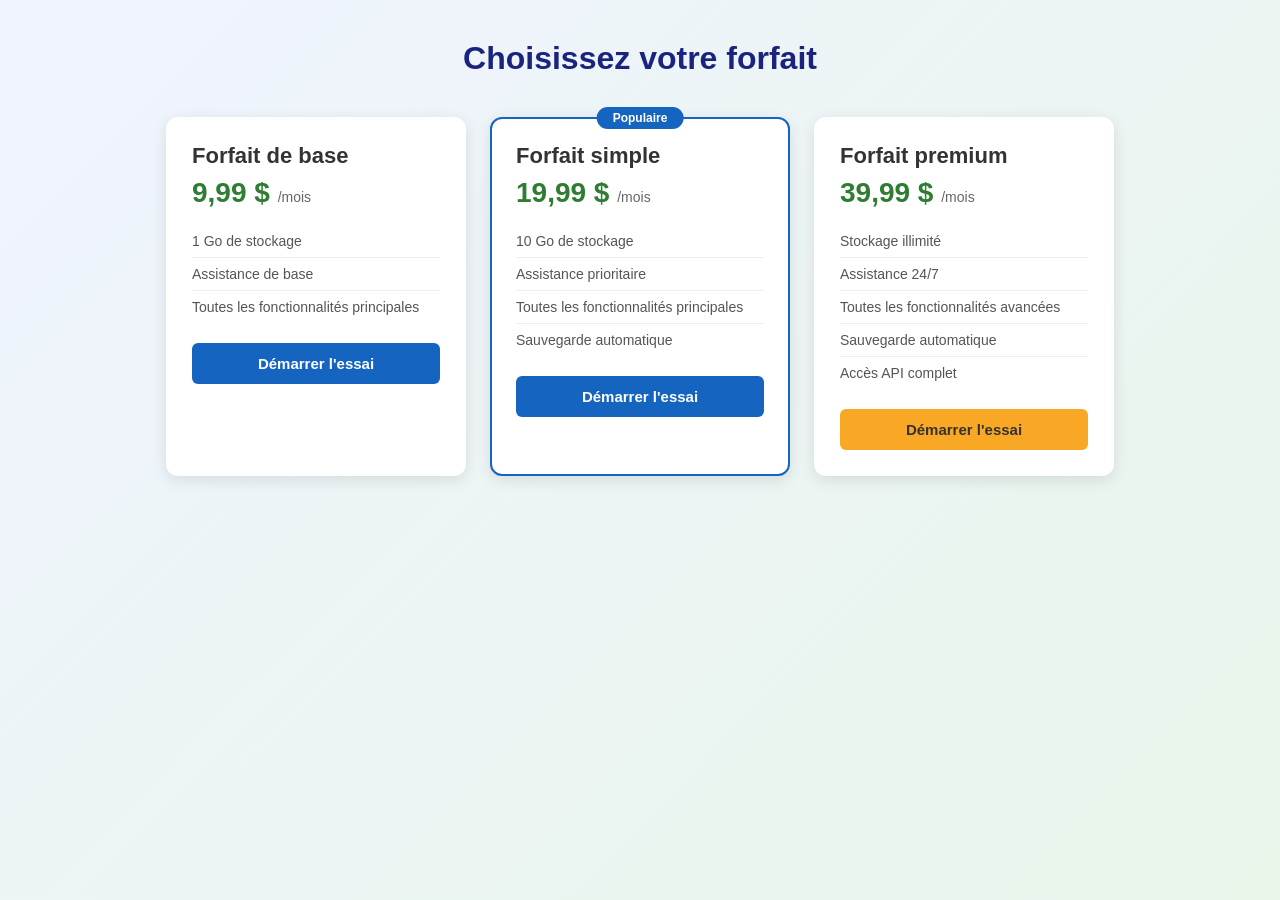
==== html/index.html @ 8b9e87cf "Code refactorisé" ====
<!DOCTYPE html>
<html lang="fr">
<head>
  <meta charset="UTF-8">
  <meta name="viewport" content="width=device-width, initial-scale=1.0">
  <title>Nos Forfaits</title>
  <link rel="stylesheet" href="../css/style.css">
</head>
<body>

  <h1 class="page-title">Choisissez votre forfait</h1>

  <div class="pricing-container">

    <div class="pricing">
      <h2 class="title">Forfait de base</h2>
      <p class="price">9,99 $ <span>/mois</span></p>
      <ul class="features">
        <li>1 Go de stockage</li>
        <li>Assistance de base</li>
        <li>Toutes les fonctionnalités principales</li>
      </ul>
      <button type="button" class="btn">Démarrer l'essai</button>
    </div>

    <div class="pricing featured">
      <h2 class="title">Forfait simple</h2>
      <p class="price">19,99 $ <span>/mois</span></p>
      <ul class="features">
        <li>10 Go de stockage</li>
        <li>Assistance prioritaire</li>
        <li>Toutes les fonctionnalités principales</li>
        <li>Sauvegarde automatique</li>
      </ul>
      <button type="button" class="btn">Démarrer l'essai</button>
    </div>

    <div class="pricing premium">
      <h2 class="title">Forfait premium</h2>
      <p class="price">39,99 $ <span>/mois</span></p>
      <ul class="features">
        <li>Stockage illimité</li>
        <li>Assistance 24/7</li>
        <li>Toutes les fonctionnalités avancées</li>
        <li>Sauvegarde automatique</li>
        <li>Accès API complet</li>
      </ul>
      <button type="button" class="btn">Démarrer l'essai</button>
    </div>

  </div>

  <script src="../js/script.js"></script>
</body>
</html>
---- css/style.css ----
* {
  box-sizing: border-box;
  margin: 0;
  padding: 0;
}

body {
  font-family: Arial, sans-serif;
  background: linear-gradient(135deg, #f0f4ff 0%, #e8f5e9 100%);
  min-height: 100vh;
  padding: 40px 20px;
}

.page-title {
  text-align: center;
  font-size: 32px;
  color: #1a237e;
  margin-bottom: 40px;
}

.pricing-container {
  display: flex;
  flex-wrap: wrap;
  justify-content: center;
  gap: 24px;
  max-width: 1100px;
  margin: 0 auto;
}

.pricing {
  width: 300px;
  background-color: #fff;
  box-shadow: 0 4px 15px rgba(0, 0, 0, 0.1);
  padding: 24px;
  text-align: left;
  border-radius: 12px;
  border: 2px solid transparent;
  transition: transform 0.3s ease, box-shadow 0.3s ease, border-color 0.3s ease;
  cursor: pointer;
}

.pricing:hover {
  transform: translateY(-10px);
  box-shadow: 0 12px 30px rgba(0, 0, 0, 0.18);
  border-color: #1565c0;
}

.pricing.featured {
  border-color: #1565c0;
  position: relative;
}

.pricing.featured::before {
  content: "Populaire";
  position: absolute;
  top: -12px;
  left: 50%;
  transform: translateX(-50%);
  background: #1565c0;
  color: #fff;
  font-size: 12px;
  font-weight: bold;
  padding: 4px 16px;
  border-radius: 20px;
}

.pricing.featured:hover {
  border-color: #0d47a1;
  box-shadow: 0 12px 35px rgba(21, 101, 192, 0.35);
}

.pricing.premium:hover {
  border-color: #f9a825;
  box-shadow: 0 12px 35px rgba(249, 168, 37, 0.35);
}

.title {
  font-size: 22px;
  font-weight: bold;
  color: #333;
  margin-bottom: 8px;
}

.price {
  font-size: 28px;
  font-weight: bold;
  color: #2e7d32;
  margin-bottom: 16px;
}

.price span {
  font-size: 14px;
  font-weight: normal;
  color: #666;
}

.features {
  list-style: none;
  padding-left: 0;
  margin-bottom: 20px;
}

.features li {
  padding: 8px 0;
  border-bottom: 1px solid #eee;
  color: #555;
  font-size: 14px;
}

.features li:last-child {
  border-bottom: none;
}

.btn {
  background: #1565c0;
  color: white;
  padding: 12px 24px;
  border: none;
  border-radius: 6px;
  width: 100%;
  font-size: 15px;
  font-weight: bold;
  cursor: pointer;
  transition: background 0.3s ease, transform 0.2s ease;
}

.btn:hover {
  background: #0d47a1;
  transform: scale(1.03);
}

.pricing.premium .btn {
  background: #f9a825;
  color: #333;
}

.pricing.premium .btn:hover {
  background: #f57f17;
}

.pricing.selected {
  border-color: #2e7d32;
  box-shadow: 0 8px 25px rgba(46, 125, 50, 0.25);
}
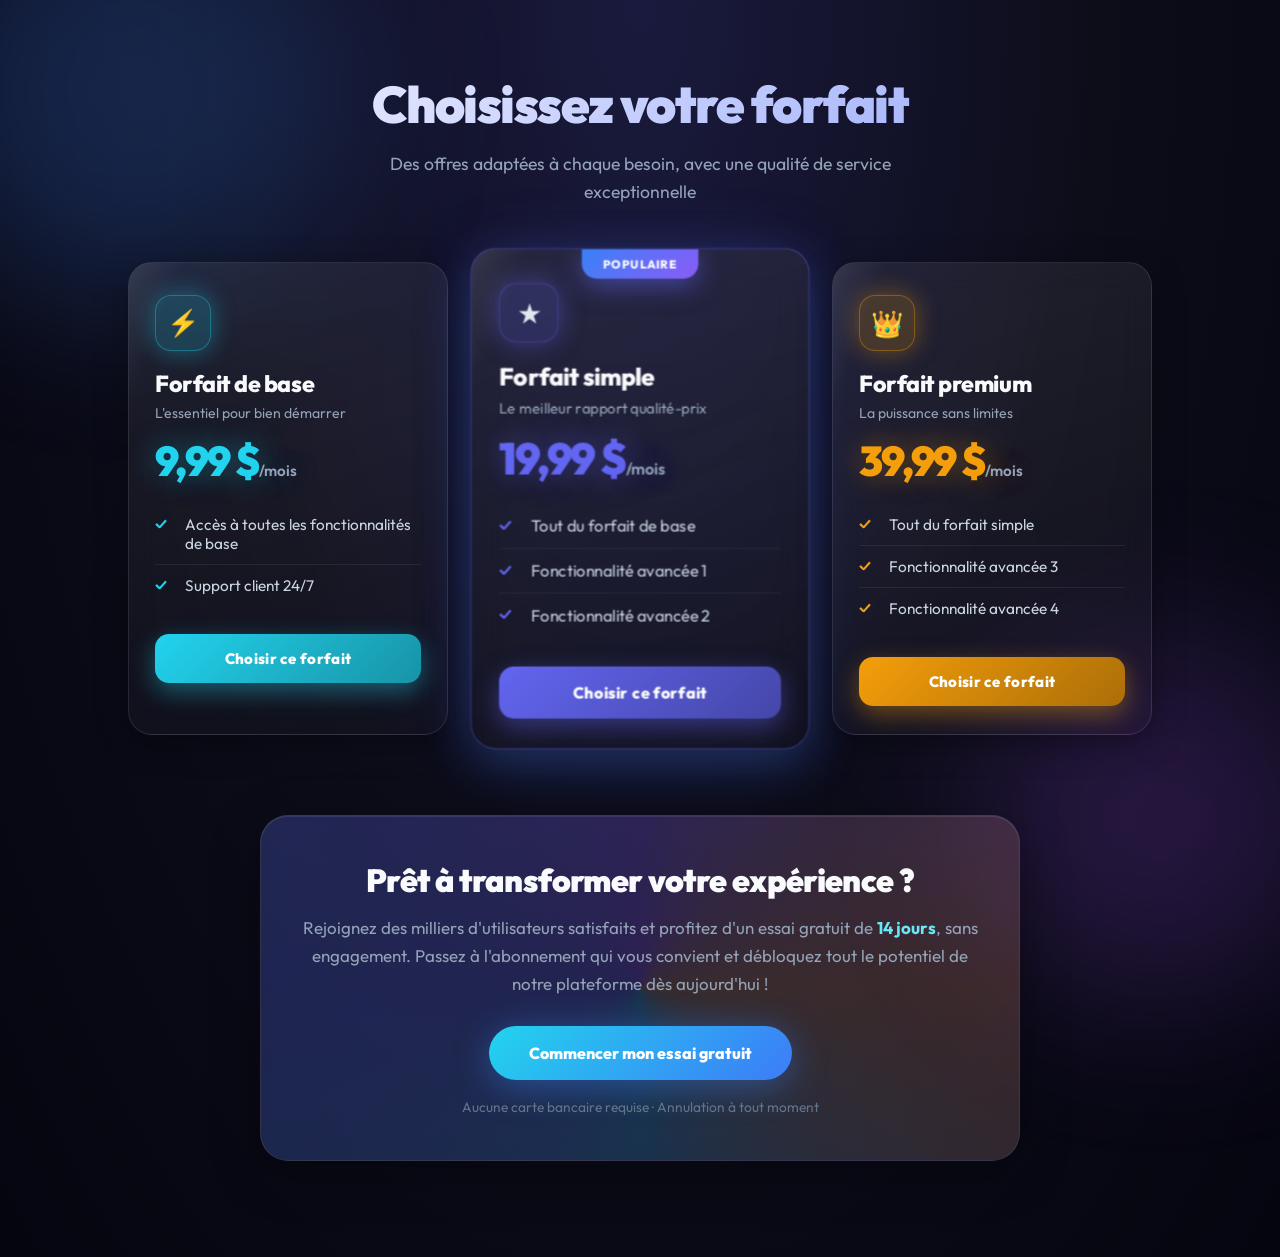
==== commit 3b8b8f8b: "CODE FINAL REFACTORISE" ====
--- a/html/index.html
+++ b/html/index.html
@@ -1,55 +1,73 @@
 <!DOCTYPE html>
 <html lang="fr">
 <head>
-  <meta charset="UTF-8">
-  <meta name="viewport" content="width=device-width, initial-scale=1.0">
-  <title>Nos Forfaits</title>
-  <link rel="stylesheet" href="../css/style.css">
+    <meta charset="UTF-8">
+    <meta name="viewport" content="width=device-width, initial-scale=1.0">
+    <title>Nos forfaits</title>
+    <link rel="preconnect" href="https://fonts.googleapis.com">
+    <link rel="preconnect" href="https://fonts.gstatic.com" crossorigin>
+    <link href="https://fonts.googleapis.com/css2?family=Outfit:wght@400;600;700;800;900&display=swap" rel="stylesheet">
+    <link rel="stylesheet" href="../css/style.css">
 </head>
 <body>
 
-  <h1 class="page-title">Choisissez votre forfait</h1>
+<header class="page-header">
+    <h1>Choisissez votre forfait</h1>
+    <p>Des offres adaptées à chaque besoin, avec une qualité de service exceptionnelle</p>
+</header>
 
-  <div class="pricing-container">
+<div class="pricing-container">
 
-    <div class="pricing">
-      <h2 class="title">Forfait de base</h2>
-      <p class="price">9,99 $ <span>/mois</span></p>
-      <ul class="features">
-        <li>1 Go de stockage</li>
-        <li>Assistance de base</li>
-        <li>Toutes les fonctionnalités principales</li>
-      </ul>
-      <button type="button" class="btn">Démarrer l'essai</button>
+    <div class="pricing base">
+        <div class="card-icon">⚡</div>
+        <h2 class="title">Forfait de base</h2>
+        <p class="subtitle">L'essentiel pour bien démarrer</p>
+        <p class="price">9,99 $<span>/mois</span></p>
+        <ul class="features">
+            <li>Accès à toutes les fonctionnalités de base</li>
+            <li>Support client 24/7</li>
+        </ul>
+        <button type="button" class="btn">Choisir ce forfait</button>
     </div>
 
     <div class="pricing featured">
-      <h2 class="title">Forfait simple</h2>
-      <p class="price">19,99 $ <span>/mois</span></p>
-      <ul class="features">
-        <li>10 Go de stockage</li>
-        <li>Assistance prioritaire</li>
-        <li>Toutes les fonctionnalités principales</li>
-        <li>Sauvegarde automatique</li>
-      </ul>
-      <button type="button" class="btn">Démarrer l'essai</button>
+        <span class="badge">Populaire</span>
+        <div class="card-icon">★</div>
+        <h2 class="title">Forfait simple</h2>
+        <p class="subtitle">Le meilleur rapport qualité-prix</p>
+        <p class="price">19,99 $<span>/mois</span></p>
+        <ul class="features">
+            <li>Tout du forfait de base</li>
+            <li>Fonctionnalité avancée 1</li>
+            <li>Fonctionnalité avancée 2</li>
+        </ul>
+        <button type="button" class="btn">Choisir ce forfait</button>
     </div>
 
     <div class="pricing premium">
-      <h2 class="title">Forfait premium</h2>
-      <p class="price">39,99 $ <span>/mois</span></p>
-      <ul class="features">
-        <li>Stockage illimité</li>
-        <li>Assistance 24/7</li>
-        <li>Toutes les fonctionnalités avancées</li>
-        <li>Sauvegarde automatique</li>
-        <li>Accès API complet</li>
-      </ul>
-      <button type="button" class="btn">Démarrer l'essai</button>
+        <div class="card-icon">👑</div>
+        <h2 class="title">Forfait premium</h2>
+        <p class="subtitle">La puissance sans limites</p>
+        <p class="price">39,99 $<span>/mois</span></p>
+        <ul class="features">
+            <li>Tout du forfait simple</li>
+            <li>Fonctionnalité avancée 3</li>
+            <li>Fonctionnalité avancée 4</li>
+        </ul>
+        <button type="button" class="btn">Choisir ce forfait</button>
     </div>
 
-  </div>
+</div>
 
-  <script src="../js/script.js"></script>
+<section class="cta-section">
+    <h2>Prêt à transformer votre expérience ?</h2>
+    <p>
+        Rejoignez des milliers d'utilisateurs satisfaits et profitez d'un essai gratuit de <strong>14 jours</strong>,
+        sans engagement. Passez à l'abonnement qui vous convient et débloquez tout le potentiel de notre plateforme dès aujourd'hui !
+    </p>
+    <button type="button" class="cta-btn">Commencer mon essai gratuit</button>
+    <span class="cta-note">Aucune carte bancaire requise · Annulation à tout moment</span>
+</section>
+
 </body>
 </html>
--- a/css/style.css
+++ b/css/style.css
@@ -1,144 +1,427 @@
-* {
-  box-sizing: border-box;
-  margin: 0;
-  padding: 0;
-}
-
-body {
-  font-family: Arial, sans-serif;
-  background: linear-gradient(135deg, #f0f4ff 0%, #e8f5e9 100%);
-  min-height: 100vh;
-  padding: 40px 20px;
-}
-
-.page-title {
-  text-align: center;
-  font-size: 32px;
-  color: #1a237e;
-  margin-bottom: 40px;
-}
-
-.pricing-container {
-  display: flex;
-  flex-wrap: wrap;
-  justify-content: center;
-  gap: 24px;
-  max-width: 1100px;
-  margin: 0 auto;
-}
-
-.pricing {
-  width: 300px;
-  background-color: #fff;
-  box-shadow: 0 4px 15px rgba(0, 0, 0, 0.1);
-  padding: 24px;
-  text-align: left;
-  border-radius: 12px;
-  border: 2px solid transparent;
-  transition: transform 0.3s ease, box-shadow 0.3s ease, border-color 0.3s ease;
-  cursor: pointer;
-}
-
-.pricing:hover {
-  transform: translateY(-10px);
-  box-shadow: 0 12px 30px rgba(0, 0, 0, 0.18);
-  border-color: #1565c0;
-}
-
-.pricing.featured {
-  border-color: #1565c0;
-  position: relative;
-}
-
-.pricing.featured::before {
-  content: "Populaire";
-  position: absolute;
-  top: -12px;
-  left: 50%;
-  transform: translateX(-50%);
-  background: #1565c0;
-  color: #fff;
-  font-size: 12px;
-  font-weight: bold;
-  padding: 4px 16px;
-  border-radius: 20px;
-}
-
-.pricing.featured:hover {
-  border-color: #0d47a1;
-  box-shadow: 0 12px 35px rgba(21, 101, 192, 0.35);
-}
-
-.pricing.premium:hover {
-  border-color: #f9a825;
-  box-shadow: 0 12px 35px rgba(249, 168, 37, 0.35);
-}
-
-.title {
-  font-size: 22px;
-  font-weight: bold;
-  color: #333;
-  margin-bottom: 8px;
-}
-
-.price {
-  font-size: 28px;
-  font-weight: bold;
-  color: #2e7d32;
-  margin-bottom: 16px;
-}
-
-.price span {
-  font-size: 14px;
-  font-weight: normal;
-  color: #666;
-}
-
-.features {
-  list-style: none;
-  padding-left: 0;
-  margin-bottom: 20px;
-}
-
-.features li {
-  padding: 8px 0;
-  border-bottom: 1px solid #eee;
-  color: #555;
-  font-size: 14px;
-}
-
-.features li:last-child {
-  border-bottom: none;
-}
-
-.btn {
-  background: #1565c0;
-  color: white;
-  padding: 12px 24px;
-  border: none;
-  border-radius: 6px;
-  width: 100%;
-  font-size: 15px;
-  font-weight: bold;
-  cursor: pointer;
-  transition: background 0.3s ease, transform 0.2s ease;
-}
-
-.btn:hover {
-  background: #0d47a1;
-  transform: scale(1.03);
-}
-
-.pricing.premium .btn {
-  background: #f9a825;
-  color: #333;
-}
-
-.pricing.premium .btn:hover {
-  background: #f57f17;
-}
-
-.pricing.selected {
-  border-color: #2e7d32;
-  box-shadow: 0 8px 25px rgba(46, 125, 50, 0.25);
-}
+
+        :root {
+            --base: #22d3ee;
+            --simple: #6366f1;
+            --premium: #f59e0b;
+            --bg-deep: #050510;
+            --text: #e2e8f0;
+            --muted: #94a3b8;
+        }
+
+        * {
+            box-sizing: border-box;
+        }
+
+        body {
+            margin: 0;
+            min-height: 100vh;
+            font-family: "Outfit", "Segoe UI", sans-serif;
+            background: radial-gradient(ellipse at top, #1a1a3e 0%, #0d0d1a 50%, var(--bg-deep) 100%);
+            color: var(--text);
+            padding: 72px 20px 96px;
+            overflow-x: hidden;
+        }
+
+        body::before,
+        body::after {
+            content: "";
+            position: fixed;
+            border-radius: 50%;
+            filter: blur(80px);
+            pointer-events: none;
+            z-index: 0;
+            animation: float 12s ease-in-out infinite;
+        }
+
+        body::before {
+            width: 420px;
+            height: 420px;
+            top: -120px;
+            left: -80px;
+            background: rgba(59, 130, 246, 0.22);
+        }
+
+        body::after {
+            width: 360px;
+            height: 360px;
+            bottom: -100px;
+            right: -60px;
+            background: rgba(168, 85, 247, 0.18);
+            animation-delay: -6s;
+        }
+
+        @keyframes float {
+            0%, 100% { transform: translate(0, 0) scale(1); }
+            50% { transform: translate(30px, -20px) scale(1.08); }
+        }
+
+        .page-header {
+            position: relative;
+            z-index: 1;
+            text-align: center;
+            margin-bottom: 56px;
+        }
+
+        .page-header h1 {
+            margin: 0 0 14px;
+            font-size: clamp(2rem, 5vw, 3.2rem);
+            font-weight: 900;
+            letter-spacing: -0.03em;
+            background: linear-gradient(135deg, #fff 0%, #a5b4fc 40%, #67e8f9 70%, #fbbf24 100%);
+            background-size: 200% auto;
+            -webkit-background-clip: text;
+            -webkit-text-fill-color: transparent;
+            background-clip: text;
+            animation: titleGlow 6s ease infinite;
+        }
+
+        @keyframes titleGlow {
+            0%, 100% { background-position: 0% center; }
+            50% { background-position: 100% center; }
+        }
+
+        .page-header p {
+            margin: 0 auto;
+            max-width: 520px;
+            font-size: 1.1rem;
+            line-height: 1.6;
+            color: var(--muted);
+        }
+
+        .pricing-container {
+            position: relative;
+            z-index: 1;
+            display: flex;
+            flex-wrap: wrap;
+            justify-content: center;
+            align-items: stretch;
+            gap: 32px;
+            max-width: 1140px;
+            margin: 0 auto;
+        }
+
+        .pricing {
+            --accent: var(--base);
+            --glow: rgba(34, 211, 238, 0.35);
+            width: min(100%, 320px);
+            background: linear-gradient(160deg, rgba(255, 255, 255, 0.08) 0%, rgba(255, 255, 255, 0.02) 100%);
+            backdrop-filter: blur(16px);
+            border: 1px solid rgba(255, 255, 255, 0.1);
+            border-radius: 24px;
+            box-shadow: 0 8px 32px rgba(0, 0, 0, 0.35);
+            padding: 32px 26px 28px;
+            text-align: left;
+            transition:
+                transform 0.45s cubic-bezier(0.34, 1.56, 0.64, 1),
+                box-shadow 0.45s ease,
+                border-color 0.45s ease;
+            position: relative;
+            overflow: hidden;
+            isolation: isolate;
+        }
+
+        .pricing::before {
+            content: "";
+            position: absolute;
+            inset: 0;
+            background: radial-gradient(circle at 50% 0%, var(--glow), transparent 65%);
+            opacity: 0;
+            transition: opacity 0.45s ease;
+            z-index: -1;
+        }
+
+        .pricing::after {
+            content: "";
+            position: absolute;
+            top: -50%;
+            left: -60%;
+            width: 50%;
+            height: 200%;
+            background: linear-gradient(90deg, transparent, rgba(255, 255, 255, 0.12), transparent);
+            transform: skewX(-20deg);
+            transition: left 0.65s ease;
+            pointer-events: none;
+        }
+
+        .pricing:hover {
+            transform: translateY(-18px) scale(1.03);
+            border-color: color-mix(in srgb, var(--accent) 55%, white);
+            box-shadow:
+                0 24px 48px rgba(0, 0, 0, 0.45),
+                0 0 0 1px color-mix(in srgb, var(--accent) 30%, transparent),
+                0 0 40px var(--glow);
+        }
+
+        .pricing:hover::before {
+            opacity: 1;
+        }
+
+        .pricing:hover::after {
+            left: 130%;
+        }
+
+        .pricing.base {
+            --accent: var(--base);
+            --glow: rgba(34, 211, 238, 0.4);
+        }
+
+        .pricing.featured {
+            --accent: var(--simple);
+            --glow: rgba(99, 102, 241, 0.45);
+            transform: scale(1.06);
+            border-color: rgba(99, 102, 241, 0.45);
+            box-shadow:
+                0 16px 48px rgba(59, 130, 246, 0.25),
+                0 0 60px rgba(99, 102, 241, 0.15);
+        }
+
+        .pricing.featured:hover {
+            transform: translateY(-20px) scale(1.08);
+        }
+
+        .pricing.premium {
+            --accent: var(--premium);
+            --glow: rgba(245, 158, 11, 0.4);
+        }
+
+        .badge {
+            position: absolute;
+            top: 0;
+            left: 50%;
+            transform: translateX(-50%);
+            background: linear-gradient(135deg, #3b82f6, #8b5cf6);
+            color: white;
+            font-size: 11px;
+            font-weight: 800;
+            letter-spacing: 0.08em;
+            text-transform: uppercase;
+            padding: 7px 20px;
+            border-radius: 0 0 14px 14px;
+            box-shadow: 0 6px 24px rgba(99, 102, 241, 0.55);
+        }
+
+        .card-icon {
+            width: 56px;
+            height: 56px;
+            border-radius: 16px;
+            display: flex;
+            align-items: center;
+            justify-content: center;
+            font-size: 26px;
+            margin-bottom: 18px;
+            background: color-mix(in srgb, var(--accent) 18%, transparent);
+            border: 1px solid color-mix(in srgb, var(--accent) 35%, transparent);
+            box-shadow: 0 0 24px var(--glow);
+            transition: transform 0.4s ease, box-shadow 0.4s ease;
+        }
+
+        .pricing:hover .card-icon {
+            transform: scale(1.12) rotate(-6deg);
+            box-shadow: 0 0 32px var(--glow);
+        }
+
+        .title {
+            font-size: 1.45rem;
+            font-weight: 800;
+            margin: 0 0 6px;
+            color: #f8fafc;
+            letter-spacing: -0.02em;
+        }
+
+        .subtitle {
+            margin: 0 0 18px;
+            font-size: 0.88rem;
+            color: var(--muted);
+        }
+
+        .price {
+            font-size: 2.6rem;
+            font-weight: 900;
+            margin: 0 0 22px;
+            letter-spacing: -0.04em;
+            line-height: 1;
+            color: var(--accent);
+            text-shadow: 0 0 30px var(--glow);
+            transition: transform 0.35s ease;
+        }
+
+        .price span {
+            font-size: 0.95rem;
+            font-weight: 600;
+            color: var(--muted);
+            letter-spacing: 0;
+        }
+
+        .pricing:hover .price {
+            transform: scale(1.05);
+        }
+
+        .features {
+            list-style: none;
+            padding: 0;
+            margin: 0 0 28px;
+        }
+
+        .features li {
+            padding: 11px 0 11px 30px;
+            border-bottom: 1px solid rgba(255, 255, 255, 0.07);
+            color: #cbd5e1;
+            font-size: 0.96rem;
+            position: relative;
+            transition: color 0.3s ease, padding-left 0.3s ease;
+        }
+
+        .features li:last-child {
+            border-bottom: none;
+        }
+
+        .features li::before {
+            content: "✓";
+            position: absolute;
+            left: 0;
+            font-weight: 800;
+            font-size: 14px;
+            color: var(--accent);
+        }
+
+        .pricing:hover .features li {
+            padding-left: 34px;
+        }
+
+        .btn {
+            width: 100%;
+            background: linear-gradient(135deg, var(--accent), color-mix(in srgb, var(--accent) 70%, #000));
+            color: white;
+            padding: 15px 20px;
+            border: none;
+            border-radius: 14px;
+            font-family: inherit;
+            font-size: 15px;
+            font-weight: 800;
+            letter-spacing: 0.02em;
+            cursor: pointer;
+            position: relative;
+            z-index: 1;
+            overflow: hidden;
+            transition: transform 0.3s ease, box-shadow 0.3s ease;
+            box-shadow: 0 8px 24px var(--glow);
+        }
+
+        .btn::before {
+            content: "";
+            position: absolute;
+            inset: 0;
+            background: linear-gradient(135deg, rgba(255, 255, 255, 0.25), transparent);
+            opacity: 0;
+            transition: opacity 0.3s ease;
+        }
+
+        .btn:hover {
+            transform: translateY(-3px) scale(1.02);
+            box-shadow: 0 14px 32px var(--glow);
+        }
+
+        .btn:hover::before {
+            opacity: 1;
+        }
+
+        .btn:active {
+            transform: translateY(0) scale(0.98);
+        }
+
+        .cta-section {
+            position: relative;
+            z-index: 1;
+            max-width: 760px;
+            margin: 80px auto 0;
+            text-align: center;
+            padding: 44px 36px;
+            background: linear-gradient(135deg, rgba(59, 130, 246, 0.14), rgba(168, 85, 247, 0.1));
+            border: 1px solid rgba(255, 255, 255, 0.14);
+            border-radius: 28px;
+            box-shadow:
+                0 12px 48px rgba(0, 0, 0, 0.35),
+                inset 0 1px 0 rgba(255, 255, 255, 0.1);
+            overflow: hidden;
+        }
+
+        .cta-section::before {
+            content: "";
+            position: absolute;
+            inset: -2px;
+            background: conic-gradient(from 180deg, #22d3ee, #6366f1, #a855f7, #f59e0b, #22d3ee);
+            opacity: 0.15;
+            z-index: -1;
+            animation: spin 8s linear infinite;
+        }
+
+        @keyframes spin {
+            to { transform: rotate(360deg); }
+        }
+
+        .cta-section h2 {
+            margin: 0 0 14px;
+            font-size: clamp(1.4rem, 3vw, 2rem);
+            font-weight: 900;
+            color: #f8fafc;
+            letter-spacing: -0.02em;
+        }
+
+        .cta-section p {
+            margin: 0 0 28px;
+            font-size: 1.06rem;
+            line-height: 1.65;
+            color: var(--muted);
+        }
+
+        .cta-section p strong {
+            color: #67e8f9;
+            font-weight: 700;
+        }
+
+        .cta-btn {
+            display: inline-block;
+            padding: 17px 40px;
+            background: linear-gradient(135deg, #22d3ee, #3b82f6, #a855f7);
+            background-size: 200% auto;
+            color: white;
+            font-family: inherit;
+            font-size: 16px;
+            font-weight: 800;
+            text-decoration: none;
+            border: none;
+            border-radius: 50px;
+            cursor: pointer;
+            box-shadow: 0 6px 36px rgba(59, 130, 246, 0.45);
+            transition: transform 0.35s ease, box-shadow 0.35s ease;
+            animation: shimmer 4s ease infinite;
+        }
+
+        .cta-btn:hover {
+            transform: scale(1.07) translateY(-2px);
+            box-shadow:
+                0 12px 48px rgba(59, 130, 246, 0.6),
+                0 0 80px rgba(34, 211, 238, 0.25);
+        }
+
+        @keyframes shimmer {
+            0%, 100% { background-position: 0% center; }
+            50% { background-position: 100% center; }
+        }
+
+        .cta-note {
+            display: block;
+            margin-top: 18px;
+            font-size: 0.86rem;
+            color: #64748b;
+        }
+
+        @media (max-width: 768px) {
+            .pricing.featured {
+                transform: none;
+            }
+
+            .pricing.featured:hover {
+                transform: translateY(-18px) scale(1.03);
+            }
+        }
